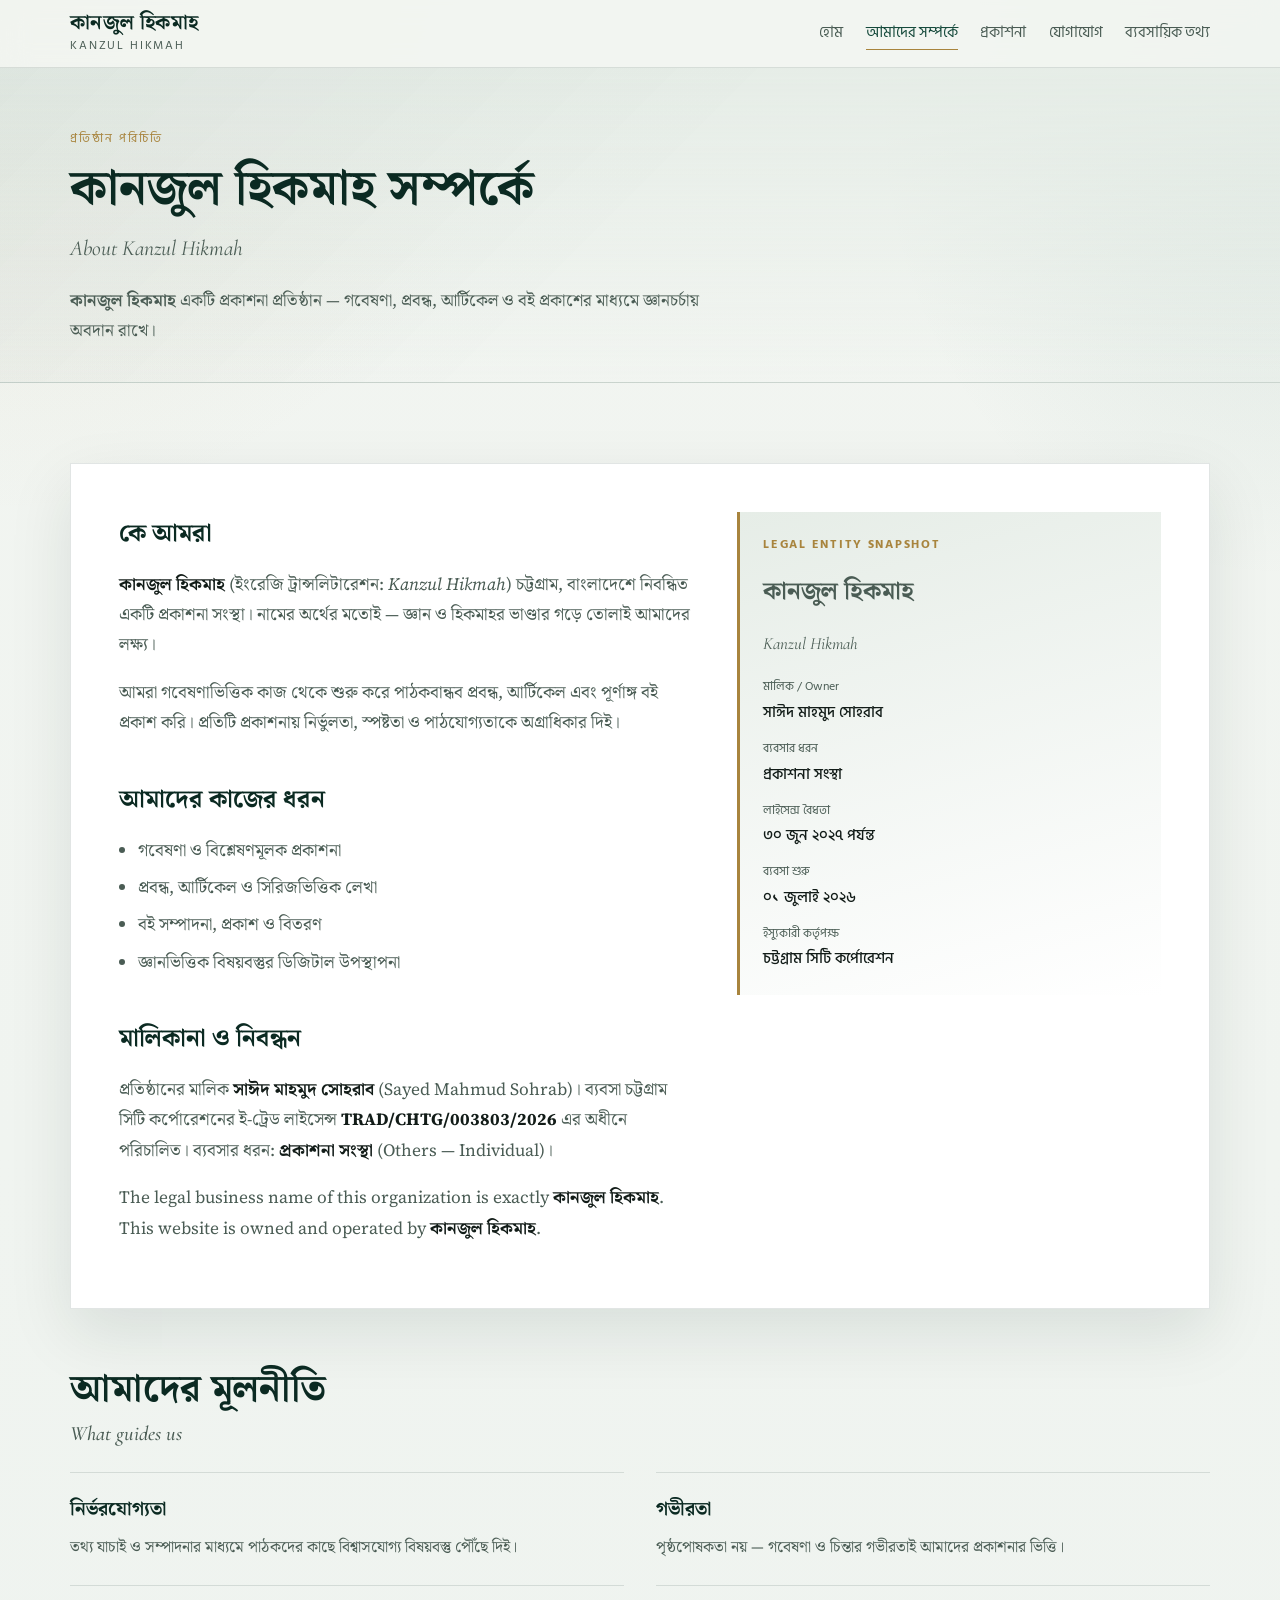
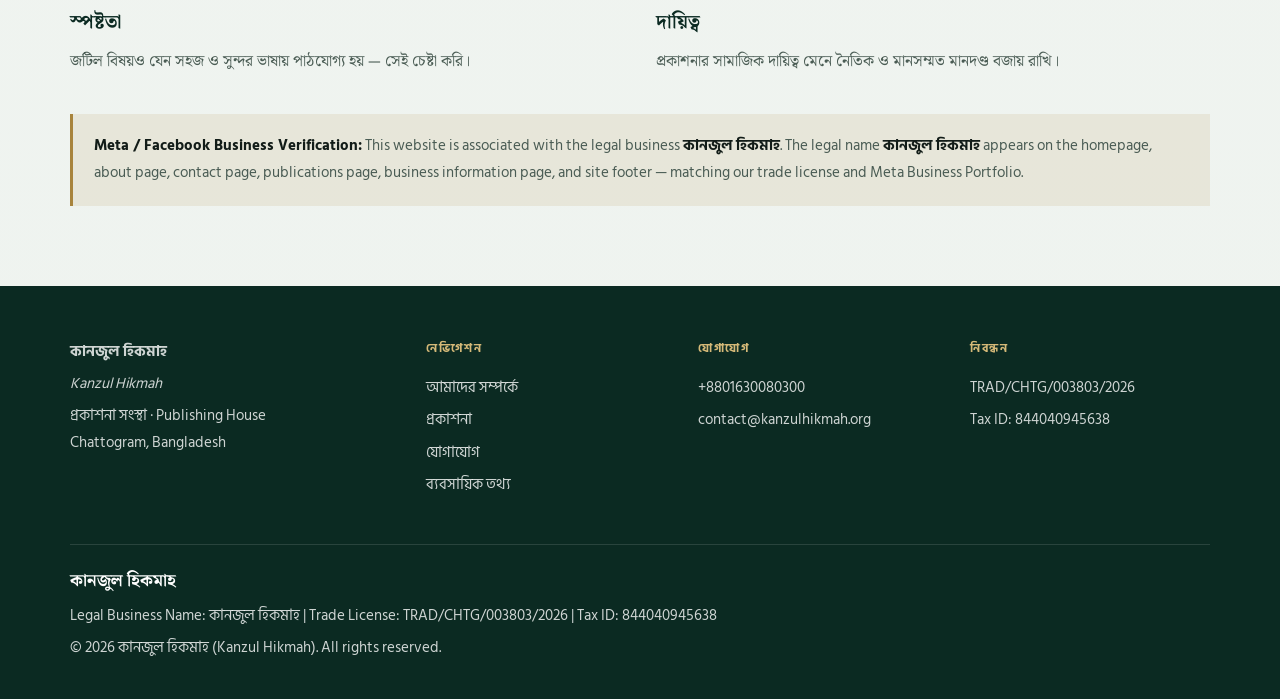
==== about/index.html @ ab78fa87 "Launch Kanzul Hikmah static site for Meta verification. Clean-URL publishing house pages with legal " ====
<!DOCTYPE html>
<html lang="bn">
<head>
  <meta charset="UTF-8" />
  <meta name="viewport" content="width=device-width, initial-scale=1" />
  <title>আমাদের সম্পর্কে | কানজুল হিকমাহ</title>
  <meta name="description" content="কানজুল হিকমাহ — চট্টগ্রামভিত্তিক প্রকাশনা সংস্থার ইতিহাস, উদ্দেশ্য ও পরিচিতি।" />
  <link rel="canonical" href="https://kanzulhikmah.org/about/" />
  <link rel="preconnect" href="https://fonts.googleapis.com" />
  <link rel="preconnect" href="https://fonts.gstatic.com" crossorigin />
  <link href="https://fonts.googleapis.com/css2?family=Cormorant+Garamond:ital,wght@0,500;0,600;1,500&family=Hind+Siliguri:wght@400;500;600;700&family=Noto+Serif+Bengali:wght@500;600;700&family=Source+Serif+4:opsz,wght@8..60,400;8..60,500;8..60,600&display=swap" rel="stylesheet" />
  <link rel="stylesheet" href="/css/styles.css" />
</head>
<body>
  <header class="site-header">
    <div class="header-inner">
      <a class="brand" href="/">
        <span class="brand-bn">কানজুল হিকমাহ</span>
        <span class="brand-en">Kanzul Hikmah</span>
      </a>
      <button class="nav-toggle" type="button" aria-expanded="false" aria-controls="site-nav">মেনু</button>
      <nav class="nav" id="site-nav" aria-label="প্রধান মেনু">
        <a href="/">হোম</a>
        <a href="/about/" aria-current="page">আমাদের সম্পর্কে</a>
        <a href="/publications/">প্রকাশনা</a>
        <a href="/contact/">যোগাযোগ</a>
        <a href="/business-info/">ব্যবসায়িক তথ্য</a>
      </nav>
    </div>
  </header>

  <main>
    <section class="page-hero">
      <div class="container">
        <p class="eyebrow">প্রতিষ্ঠান পরিচিতি</p>
        <h1>কানজুল হিকমাহ সম্পর্কে</h1>
        <p class="sub">About Kanzul Hikmah</p>
        <p class="lead">
          <strong>কানজুল হিকমাহ</strong> একটি প্রকাশনা প্রতিষ্ঠান — গবেষণা, প্রবন্ধ, আর্টিকেল ও বই প্রকাশের মাধ্যমে জ্ঞানচর্চায় অবদান রাখে।
        </p>
      </div>
    </section>

    <section class="section">
      <div class="container">
        <div class="about-panel">
          <div class="prose">
            <h2 style="margin-top:0;">কে আমরা</h2>
            <p>
              <strong>কানজুল হিকমাহ</strong> (ইংরেজি ট্রান্সলিটারেশন: <em>Kanzul Hikmah</em>) চট্টগ্রাম, বাংলাদেশে নিবন্ধিত একটি প্রকাশনা সংস্থা।
              নামের অর্থের মতোই — জ্ঞান ও হিকমাহর ভাণ্ডার গড়ে তোলাই আমাদের লক্ষ্য।
            </p>
            <p>
              আমরা গবেষণাভিত্তিক কাজ থেকে শুরু করে পাঠকবান্ধব প্রবন্ধ, আর্টিকেল এবং পূর্ণাঙ্গ বই প্রকাশ করি।
              প্রতিটি প্রকাশনায় নির্ভুলতা, স্পষ্টতা ও পাঠযোগ্যতাকে অগ্রাধিকার দিই।
            </p>
            <h2>আমাদের কাজের ধরন</h2>
            <ul>
              <li>গবেষণা ও বিশ্লেষণমূলক প্রকাশনা</li>
              <li>প্রবন্ধ, আর্টিকেল ও সিরিজভিত্তিক লেখা</li>
              <li>বই সম্পাদনা, প্রকাশ ও বিতরণ</li>
              <li>জ্ঞানভিত্তিক বিষয়বস্তুর ডিজিটাল উপস্থাপনা</li>
            </ul>
            <h2>মালিকানা ও নিবন্ধন</h2>
            <p>
              প্রতিষ্ঠানের মালিক <strong>সাঈদ মাহমুদ সোহরাব</strong> (Sayed Mahmud Sohrab)।
              ব্যবসা চট্টগ্রাম সিটি কর্পোরেশনের ই-ট্রেড লাইসেন্স
              <strong>TRAD/CHTG/003803/2026</strong> এর অধীনে পরিচালিত।
              ব্যবসার ধরন: <strong>প্রকাশনা সংস্থা</strong> (Others — Individual)।
            </p>
            <p>
              The legal business name of this organization is exactly
              <strong>কানজুল হিকমাহ</strong>. This website is owned and operated by
              <strong>কানজুল হিকমাহ</strong>.
            </p>
          </div>
          <aside class="entity-box">
            <h3>Legal Entity Snapshot</h3>
            <p class="entity-name">কানজুল হিকমাহ</p>
            <p style="margin:0;font-family:var(--font-display);font-style:italic;color:var(--ink-muted);">Kanzul Hikmah</p>
            <ul class="entity-list">
              <li>
                <span class="label">মালিক / Owner</span>
                <span class="value">সাঈদ মাহমুদ সোহরাব</span>
              </li>
              <li>
                <span class="label">ব্যবসার ধরন</span>
                <span class="value">প্রকাশনা সংস্থা</span>
              </li>
              <li>
                <span class="label">লাইসেন্স বৈধতা</span>
                <span class="value">৩০ জুন ২০২৭ পর্যন্ত</span>
              </li>
              <li>
                <span class="label">ব্যবসা শুরু</span>
                <span class="value">০১ জুলাই ২০২৬</span>
              </li>
              <li>
                <span class="label">ইস্যুকারী কর্তৃপক্ষ</span>
                <span class="value">চট্টগ্রাম সিটি কর্পোরেশন</span>
              </li>
            </ul>
          </aside>
        </div>

        <div class="section-head" style="margin-top: 3.5rem; margin-bottom: 1.5rem;">
          <h2>
            আমাদের মূলনীতি
            <span class="en">What guides us</span>
          </h2>
        </div>
        <div class="values">
          <div class="value-item">
            <h3>নির্ভরযোগ্যতা</h3>
            <p>তথ্য যাচাই ও সম্পাদনার মাধ্যমে পাঠকদের কাছে বিশ্বাসযোগ্য বিষয়বস্তু পৌঁছে দিই।</p>
          </div>
          <div class="value-item">
            <h3>গভীরতা</h3>
            <p>পৃষ্ঠপোষকতা নয় — গবেষণা ও চিন্তার গভীরতাই আমাদের প্রকাশনার ভিত্তি।</p>
          </div>
          <div class="value-item">
            <h3>স্পষ্টতা</h3>
            <p>জটিল বিষয়ও যেন সহজ ও সুন্দর ভাষায় পাঠযোগ্য হয় — সেই চেষ্টা করি।</p>
          </div>
          <div class="value-item">
            <h3>দায়িত্ব</h3>
            <p>প্রকাশনার সামাজিক দায়িত্ব মেনে নৈতিক ও মানসম্মত মানদণ্ড বজায় রাখি।</p>
          </div>
        </div>

        <div class="note" style="margin-top: 2.5rem;">
          <strong>Meta / Facebook Business Verification:</strong>
          This website is associated with the legal business
          <strong>কানজুল হিকমাহ</strong>. The legal name
          <strong>কানজুল হিকমাহ</strong> appears on the homepage, about page, contact page,
          publications page, business information page, and site footer — matching our trade license and Meta Business Portfolio.
        </div>
      </div>
    </section>
  </main>

  <footer class="site-footer">
    <div class="container">
      <div class="footer-grid">
        <div>
          <p class="footer-brand">কানজুল হিকমাহ</p>
          <p class="footer-en">Kanzul Hikmah</p>
          <p>প্রকাশনা সংস্থা · Publishing House<br />Chattogram, Bangladesh</p>
        </div>
        <div>
          <h4>নেভিগেশন</h4>
          <p><a href="/about/">আমাদের সম্পর্কে</a></p>
          <p><a href="/publications/">প্রকাশনা</a></p>
          <p><a href="/contact/">যোগাযোগ</a></p>
          <p><a href="/business-info/">ব্যবসায়িক তথ্য</a></p>
        </div>
        <div>
          <h4>যোগাযোগ</h4>
          <p><a href="tel:+8801630080300">+8801630080300</a></p>
          <p><a href="mailto:contact@kanzulhikmah.org">contact@kanzulhikmah.org</a></p>
        </div>
        <div>
          <h4>নিবন্ধন</h4>
          <p>TRAD/CHTG/003803/2026</p>
          <p>Tax ID: 844040945638</p>
        </div>
      </div>
      <div class="footer-legal">
        <p class="legal-name">কানজুল হিকমাহ</p>
        <p>Legal Business Name: কানজুল হিকমাহ | Trade License: TRAD/CHTG/003803/2026 | Tax ID: 844040945638</p>
        <p>© <span id="year"></span> কানজুল হিকমাহ (Kanzul Hikmah). All rights reserved.</p>
      </div>
    </div>
  </footer>
  <script src="/js/main.js"></script>
</body>
</html>
---- css/styles.css ----
:root {
  --ink: #121c18;
  --ink-muted: #4a5c54;
  --forest: #164a3c;
  --forest-deep: #0b2a22;
  --moss: #2a6b56;
  --gold: #a8843d;
  --gold-light: #d5b978;
  --paper: #f2f5f1;
  --paper-2: #e6ede7;
  --white: #ffffff;
  --line: rgba(11, 42, 34, 0.12);
  --shadow: 0 24px 60px rgba(11, 42, 34, 0.1);
  --radius: 2px;
  --font-bn: "Noto Serif Bengali", serif;
  --font-display: "Cormorant Garamond", "Noto Serif Bengali", serif;
  --font-ui: "Hind Siliguri", sans-serif;
  --font-body: "Source Serif 4", "Noto Serif Bengali", Georgia, serif;
  --header-h: 4.25rem;
}

*,
*::before,
*::after {
  box-sizing: border-box;
}

html {
  scroll-behavior: smooth;
}

body {
  margin: 0;
  color: var(--ink);
  font-family: var(--font-body);
  font-size: 1.0625rem;
  line-height: 1.75;
  background:
    radial-gradient(ellipse 90% 55% at 0% -5%, rgba(168, 132, 61, 0.11), transparent 50%),
    radial-gradient(ellipse 70% 45% at 100% 5%, rgba(42, 107, 86, 0.1), transparent 45%),
    linear-gradient(180deg, var(--paper) 0%, #eef3ef 100%);
  min-height: 100vh;
}

img {
  max-width: 100%;
  display: block;
}

a {
  color: var(--moss);
  text-decoration-thickness: 1px;
  text-underline-offset: 3px;
}

a:hover {
  color: var(--forest-deep);
}

.container {
  width: min(1140px, calc(100% - 2.5rem));
  margin-inline: auto;
}

.container-narrow {
  width: min(780px, calc(100% - 2.5rem));
  margin-inline: auto;
}

/* ——— Header ——— */
.site-header {
  position: sticky;
  top: 0;
  z-index: 100;
  height: var(--header-h);
  display: flex;
  align-items: center;
  backdrop-filter: blur(14px);
  background: rgba(242, 245, 241, 0.9);
  border-bottom: 1px solid var(--line);
}

.header-inner {
  display: flex;
  align-items: center;
  justify-content: space-between;
  gap: 1.5rem;
  width: min(1140px, calc(100% - 2.5rem));
  margin-inline: auto;
}

.brand {
  display: flex;
  flex-direction: column;
  gap: 0.05rem;
  text-decoration: none;
  color: inherit;
}

.brand-bn {
  font-family: var(--font-bn);
  font-weight: 700;
  font-size: 1.28rem;
  color: var(--forest-deep);
  letter-spacing: 0.02em;
  line-height: 1.2;
}

.brand-en {
  font-family: var(--font-ui);
  font-size: 0.72rem;
  letter-spacing: 0.16em;
  text-transform: uppercase;
  color: var(--ink-muted);
}

.nav {
  display: flex;
  flex-wrap: wrap;
  align-items: center;
  gap: 0.15rem 1.4rem;
  font-family: var(--font-ui);
  font-size: 0.95rem;
}

.nav a {
  color: var(--ink-muted);
  text-decoration: none;
  position: relative;
  padding: 0.2rem 0;
}

.nav a::after {
  content: "";
  position: absolute;
  left: 0;
  bottom: 0;
  width: 100%;
  height: 1px;
  background: var(--gold);
  transform: scaleX(0);
  transform-origin: left;
  transition: transform 0.25s ease;
}

.nav a:hover,
.nav a[aria-current="page"] {
  color: var(--forest);
}

.nav a:hover::after,
.nav a[aria-current="page"]::after {
  transform: scaleX(1);
}

.nav-toggle {
  display: none;
  border: 1px solid var(--line);
  background: var(--white);
  padding: 0.5rem 0.8rem;
  font-family: var(--font-ui);
  font-size: 0.9rem;
  cursor: pointer;
  color: var(--forest-deep);
}

/* ——— Hero ——— */
.hero {
  position: relative;
  min-height: calc(100vh - var(--header-h));
  min-height: calc(100svh - var(--header-h));
  display: grid;
  align-items: end;
  overflow: hidden;
  color: var(--white);
  background:
    linear-gradient(120deg, rgba(11, 42, 34, 0.96) 0%, rgba(22, 74, 60, 0.82) 42%, rgba(11, 42, 34, 0.5) 100%),
    linear-gradient(180deg, transparent 35%, rgba(11, 42, 34, 0.88) 100%),
    url("data:image/svg+xml,%3Csvg width='72' height='72' viewBox='0 0 72 72' xmlns='http://www.w3.org/2000/svg'%3E%3Cpath d='M36 4 L40 28 L64 32 L40 36 L36 60 L32 36 L8 32 L32 28 Z' fill='%23ffffff' fill-opacity='0.03'/%3E%3C/svg%3E"),
    radial-gradient(circle at 72% 28%, #3a7a63 0%, #0b2a22 58%);
}

.hero::before {
  content: "";
  position: absolute;
  inset: 0;
  background:
    radial-gradient(circle at 88% 18%, rgba(213, 185, 120, 0.2), transparent 32%),
    linear-gradient(90deg, transparent 55%, rgba(168, 132, 61, 0.08));
  pointer-events: none;
  animation: glow-shift 12s ease-in-out infinite alternate;
}

.hero-ornament {
  position: absolute;
  top: 12%;
  right: 8%;
  width: min(280px, 38vw);
  height: min(280px, 38vw);
  border: 1px solid rgba(213, 185, 120, 0.22);
  border-radius: 50%;
  pointer-events: none;
  animation: spin-slow 48s linear infinite;
}

.hero-ornament::before,
.hero-ornament::after {
  content: "";
  position: absolute;
  inset: 12%;
  border: 1px solid rgba(213, 185, 120, 0.14);
  border-radius: 50%;
}

.hero-ornament::after {
  inset: 24%;
  border-style: dashed;
}

.hero-content {
  position: relative;
  z-index: 1;
  padding: 5rem 0 4.75rem;
  max-width: 740px;
  animation: rise 1s cubic-bezier(0.22, 1, 0.36, 1) both;
}

.hero-label {
  display: inline-block;
  margin: 0 0 1.15rem;
  font-family: var(--font-ui);
  font-size: 0.82rem;
  letter-spacing: 0.18em;
  text-transform: uppercase;
  color: var(--gold-light);
}

.hero h1 {
  margin: 0;
  font-family: var(--font-bn);
  font-weight: 700;
  font-size: clamp(2.8rem, 8vw, 4.75rem);
  line-height: 1.12;
  letter-spacing: 0.02em;
}

.hero-en {
  margin: 0.7rem 0 0;
  font-family: var(--font-display);
  font-size: clamp(1.5rem, 3.2vw, 2.15rem);
  font-weight: 500;
  font-style: italic;
  color: rgba(255, 255, 255, 0.9);
}

.hero-lead {
  margin: 1.5rem 0 0;
  max-width: 34rem;
  font-size: 1.12rem;
  color: rgba(255, 255, 255, 0.9);
}

.hero-actions {
  display: flex;
  flex-wrap: wrap;
  gap: 0.9rem;
  margin-top: 2.15rem;
}

.btn {
  display: inline-flex;
  align-items: center;
  justify-content: center;
  gap: 0.4rem;
  padding: 0.9rem 1.45rem;
  font-family: var(--font-ui);
  font-size: 0.98rem;
  font-weight: 600;
  text-decoration: none;
  border: 1px solid transparent;
  border-radius: var(--radius);
  transition: transform 0.2s ease, background 0.2s ease, color 0.2s ease, border-color 0.2s ease;
  cursor: pointer;
}

.btn:hover {
  transform: translateY(-2px);
}

.btn-primary {
  background: var(--gold);
  color: var(--forest-deep);
}

.btn-primary:hover {
  background: var(--gold-light);
  color: var(--forest-deep);
}

.btn-ghost {
  background: transparent;
  color: var(--white);
  border-color: rgba(255, 255, 255, 0.38);
}

.btn-ghost:hover {
  background: rgba(255, 255, 255, 0.08);
  color: var(--white);
}

.btn-outline {
  background: transparent;
  color: var(--forest);
  border-color: var(--forest);
}

.btn-outline:hover {
  background: var(--forest);
  color: var(--white);
}

/* ——— Legal strip ——— */
.legal-banner {
  background: var(--forest-deep);
  color: var(--white);
  padding: 1.5rem 0;
}

.legal-banner-inner {
  display: grid;
  gap: 0.3rem;
  text-align: center;
}

.legal-banner strong {
  font-family: var(--font-bn);
  font-size: clamp(1.25rem, 2.8vw, 1.7rem);
  font-weight: 700;
}

.legal-banner span {
  font-family: var(--font-ui);
  font-size: 0.92rem;
  opacity: 0.88;
}

/* ——— Sections ——— */
.section {
  padding: 5rem 0;
}

.section-alt {
  background: rgba(255, 255, 255, 0.45);
  border-block: 1px solid var(--line);
}

.section-head {
  max-width: 42rem;
  margin-bottom: 2.75rem;
}

.section-head h2 {
  margin: 0;
  font-family: var(--font-bn);
  font-size: clamp(1.75rem, 3.4vw, 2.4rem);
  color: var(--forest-deep);
  line-height: 1.3;
}

.section-head .en {
  display: block;
  margin-top: 0.35rem;
  font-family: var(--font-display);
  font-size: 1.28rem;
  font-weight: 500;
  font-style: italic;
  color: var(--ink-muted);
}

.section-head p {
  margin: 1rem 0 0;
  color: var(--ink-muted);
}

.eyebrow {
  margin: 0 0 0.6rem;
  font-family: var(--font-ui);
  font-size: 0.78rem;
  letter-spacing: 0.16em;
  text-transform: uppercase;
  color: var(--gold);
}

/* Work grid */
.work-grid {
  display: grid;
  grid-template-columns: repeat(3, 1fr);
  gap: 2rem 1.75rem;
}

.work-item {
  padding-top: 1.5rem;
  border-top: 2px solid var(--forest);
  animation: fade-up 0.8s ease both;
}

.work-item:nth-child(2) { animation-delay: 0.08s; }
.work-item:nth-child(3) { animation-delay: 0.16s; }
.work-item:nth-child(4) { animation-delay: 0.24s; }
.work-item:nth-child(5) { animation-delay: 0.32s; }
.work-item:nth-child(6) { animation-delay: 0.4s; }

.work-num {
  font-family: var(--font-display);
  font-size: 0.95rem;
  color: var(--gold);
  margin-bottom: 0.55rem;
}

.work-item h3 {
  margin: 0;
  font-family: var(--font-bn);
  font-size: 1.35rem;
  color: var(--forest-deep);
}

.work-item .en-title {
  margin: 0.2rem 0 0.85rem;
  font-family: var(--font-display);
  font-style: italic;
  color: var(--gold);
  font-size: 1.05rem;
}

.work-item p {
  margin: 0;
  color: var(--ink-muted);
  font-size: 1rem;
}

/* About / entity */
.about-panel {
  display: grid;
  grid-template-columns: 1.15fr 0.85fr;
  gap: 2.75rem;
  align-items: start;
  background: var(--white);
  border: 1px solid var(--line);
  box-shadow: var(--shadow);
  padding: clamp(1.6rem, 4vw, 3rem);
}

.about-panel h2 {
  margin: 0 0 1rem;
  font-family: var(--font-bn);
  font-size: clamp(1.55rem, 3vw, 2.05rem);
  color: var(--forest-deep);
}

.about-panel p {
  margin: 0 0 1rem;
  color: var(--ink-muted);
}

.entity-box {
  background: linear-gradient(165deg, var(--paper-2), var(--white));
  border-left: 3px solid var(--gold);
  padding: 1.4rem 1.45rem;
}

.entity-box h3 {
  margin: 0 0 0.85rem;
  font-family: var(--font-ui);
  font-size: 0.78rem;
  letter-spacing: 0.14em;
  text-transform: uppercase;
  color: var(--gold);
}

.entity-name {
  margin: 0 0 0.25rem;
  font-family: var(--font-bn);
  font-size: 1.55rem;
  font-weight: 700;
  color: var(--forest-deep);
}

.entity-list {
  list-style: none;
  margin: 1.1rem 0 0;
  padding: 0;
  display: grid;
  gap: 0.7rem;
  font-family: var(--font-ui);
  font-size: 0.95rem;
}

.entity-list li {
  display: grid;
  gap: 0.12rem;
}

.entity-list .label {
  color: var(--ink-muted);
  font-size: 0.78rem;
}

.entity-list .value {
  color: var(--ink);
  font-weight: 500;
}

/* Stats strip */
.stats {
  display: grid;
  grid-template-columns: repeat(4, 1fr);
  gap: 1.25rem;
  margin-top: 2.5rem;
}

.stat {
  padding: 1.25rem 0;
  border-top: 1px solid var(--line);
}

.stat strong {
  display: block;
  font-family: var(--font-display);
  font-size: 1.85rem;
  font-weight: 600;
  color: var(--forest-deep);
  line-height: 1.2;
}

.stat span {
  font-family: var(--font-ui);
  font-size: 0.88rem;
  color: var(--ink-muted);
}

/* Contact */
.contact-layout {
  display: grid;
  grid-template-columns: repeat(3, 1fr);
  gap: 1.5rem;
}

.contact-block {
  padding: 1.6rem 0 0.5rem;
  border-top: 1px solid var(--line);
}

.contact-block h3 {
  margin: 0 0 0.85rem;
  font-family: var(--font-display);
  font-size: 1.4rem;
  color: var(--forest-deep);
}

.contact-block p,
.contact-block a {
  margin: 0;
  font-family: var(--font-ui);
  color: var(--ink-muted);
  text-decoration: none;
}

.contact-block a:hover {
  color: var(--forest);
}

.address-bn {
  font-family: var(--font-bn) !important;
  font-size: 1.05rem !important;
  line-height: 1.8 !important;
  color: var(--ink) !important;
}

/* Page hero (inner pages) */
.page-hero {
  position: relative;
  padding: 3.75rem 0 2.25rem;
  overflow: hidden;
  background:
    linear-gradient(135deg, rgba(11, 42, 34, 0.04), transparent 50%),
    linear-gradient(180deg, var(--paper-2), transparent);
  border-bottom: 1px solid var(--line);
}

.page-hero h1 {
  margin: 0;
  font-family: var(--font-bn);
  font-size: clamp(2rem, 5vw, 3.1rem);
  color: var(--forest-deep);
  line-height: 1.25;
}

.page-hero .sub {
  margin: 0.55rem 0 0;
  font-family: var(--font-display);
  font-style: italic;
  font-size: 1.35rem;
  color: var(--ink-muted);
}

.page-hero p.lead {
  margin: 1.15rem 0 0;
  max-width: 40rem;
  color: var(--ink-muted);
}

/* Prose */
.prose {
  font-size: 1.08rem;
}

.prose h2 {
  margin: 2.5rem 0 0.85rem;
  font-family: var(--font-bn);
  font-size: 1.55rem;
  color: var(--forest-deep);
}

.prose h3 {
  margin: 1.75rem 0 0.6rem;
  font-family: var(--font-bn);
  font-size: 1.2rem;
  color: var(--forest);
}

.prose p {
  margin: 0 0 1.1rem;
  color: var(--ink-muted);
}

.prose ul {
  margin: 0 0 1.25rem;
  padding-left: 1.2rem;
  color: var(--ink-muted);
}

.prose li {
  margin-bottom: 0.45rem;
}

.prose strong {
  color: var(--ink);
}

/* Info table */
.info-table {
  width: 100%;
  border-collapse: collapse;
  background: var(--white);
  border: 1px solid var(--line);
  box-shadow: var(--shadow);
}

.info-table th,
.info-table td {
  padding: 1rem 1.2rem;
  text-align: left;
  vertical-align: top;
  border-bottom: 1px solid var(--line);
  font-family: var(--font-ui);
}

.info-table tr:last-child th,
.info-table tr:last-child td {
  border-bottom: none;
}

.info-table th {
  width: 34%;
  background: var(--paper-2);
  color: var(--ink-muted);
  font-weight: 600;
  font-size: 0.9rem;
}

.info-table td {
  color: var(--ink);
  font-weight: 500;
}

.info-table .bn-strong {
  font-family: var(--font-bn);
  font-size: 1.28rem;
  font-weight: 700;
  color: var(--forest-deep);
}

.note {
  margin-top: 1.75rem;
  padding: 1.2rem 1.3rem;
  background: rgba(168, 132, 61, 0.12);
  border-left: 3px solid var(--gold);
  font-family: var(--font-ui);
  font-size: 0.95rem;
  color: var(--ink-muted);
}

.note strong {
  color: var(--ink);
}

/* Timeline / values */
.values {
  display: grid;
  grid-template-columns: repeat(2, 1fr);
  gap: 1.5rem 2rem;
}

.value-item {
  padding: 1.25rem 0 0;
  border-top: 1px solid var(--line);
}

.value-item h3 {
  margin: 0 0 0.45rem;
  font-family: var(--font-bn);
  font-size: 1.2rem;
  color: var(--forest-deep);
}

.value-item p {
  margin: 0;
  color: var(--ink-muted);
  font-size: 0.98rem;
}

/* CTA band */
.cta-band {
  background:
    linear-gradient(120deg, var(--forest-deep), var(--forest));
  color: var(--white);
  padding: 3.5rem 0;
  text-align: center;
}

.cta-band h2 {
  margin: 0;
  font-family: var(--font-bn);
  font-size: clamp(1.6rem, 3vw, 2.2rem);
}

.cta-band p {
  margin: 0.75rem auto 0;
  max-width: 32rem;
  opacity: 0.9;
}

.cta-band .hero-actions {
  justify-content: center;
}

/* Footer */
.site-footer {
  background: var(--forest-deep);
  color: rgba(255, 255, 255, 0.86);
  padding: 3.25rem 0 2rem;
}

.footer-grid {
  display: grid;
  grid-template-columns: 1.35fr 1fr 1fr 1fr;
  gap: 2rem;
}

.footer-brand {
  font-family: var(--font-bn);
  font-size: 1.45rem;
  font-weight: 700;
  color: var(--white);
  margin: 0 0 0.3rem;
}

.footer-en {
  font-family: var(--font-display);
  font-style: italic;
  margin: 0 0 1rem;
  color: var(--gold-light);
}

.site-footer h4 {
  margin: 0 0 0.9rem;
  font-family: var(--font-ui);
  font-size: 0.78rem;
  letter-spacing: 0.14em;
  text-transform: uppercase;
  color: var(--gold-light);
}

.site-footer p,
.site-footer a {
  margin: 0 0 0.4rem;
  font-family: var(--font-ui);
  font-size: 0.93rem;
  color: rgba(255, 255, 255, 0.8);
  text-decoration: none;
}

.site-footer a:hover {
  color: var(--white);
}

.footer-legal {
  margin-top: 2.5rem;
  padding-top: 1.35rem;
  border-top: 1px solid rgba(255, 255, 255, 0.12);
  font-family: var(--font-ui);
  font-size: 0.88rem;
  color: rgba(255, 255, 255, 0.68);
}

.footer-legal .legal-name {
  font-family: var(--font-bn);
  font-weight: 700;
  color: var(--white);
  font-size: 1.08rem;
  margin-bottom: 0.35rem;
}

@keyframes rise {
  from {
    opacity: 0;
    transform: translateY(22px);
  }
  to {
    opacity: 1;
    transform: translateY(0);
  }
}

@keyframes fade-up {
  from {
    opacity: 0;
    transform: translateY(14px);
  }
  to {
    opacity: 1;
    transform: translateY(0);
  }
}

@keyframes glow-shift {
  from { opacity: 0.85; }
  to { opacity: 1; }
}

@keyframes spin-slow {
  from { transform: rotate(0deg); }
  to { transform: rotate(360deg); }
}

@media (max-width: 960px) {
  .work-grid,
  .contact-layout,
  .footer-grid,
  .about-panel,
  .stats,
  .values {
    grid-template-columns: 1fr;
  }

  .footer-grid {
    grid-template-columns: 1fr 1fr;
  }

  .stats {
    grid-template-columns: 1fr 1fr;
  }

  .nav-toggle {
    display: inline-flex;
  }

  .nav {
    display: none;
    position: absolute;
    top: var(--header-h);
    left: 0;
    right: 0;
    flex-direction: column;
    align-items: stretch;
    gap: 0;
    padding: 0.5rem 1.25rem 1rem;
    background: rgba(242, 245, 241, 0.98);
    border-bottom: 1px solid var(--line);
  }

  .nav a {
    padding: 0.75rem 0;
    border-bottom: 1px solid var(--line);
  }

  .nav a::after {
    display: none;
  }

  .nav.is-open {
    display: flex;
  }

  .site-header {
    position: sticky;
  }

  .header-inner {
    position: relative;
  }

  .hero-ornament {
    opacity: 0.45;
  }
}

@media (max-width: 560px) {
  .footer-grid,
  .stats {
    grid-template-columns: 1fr;
  }
}

@media (prefers-reduced-motion: reduce) {
  *,
  *::before,
  *::after {
    animation: none !important;
    transition: none !important;
  }
}
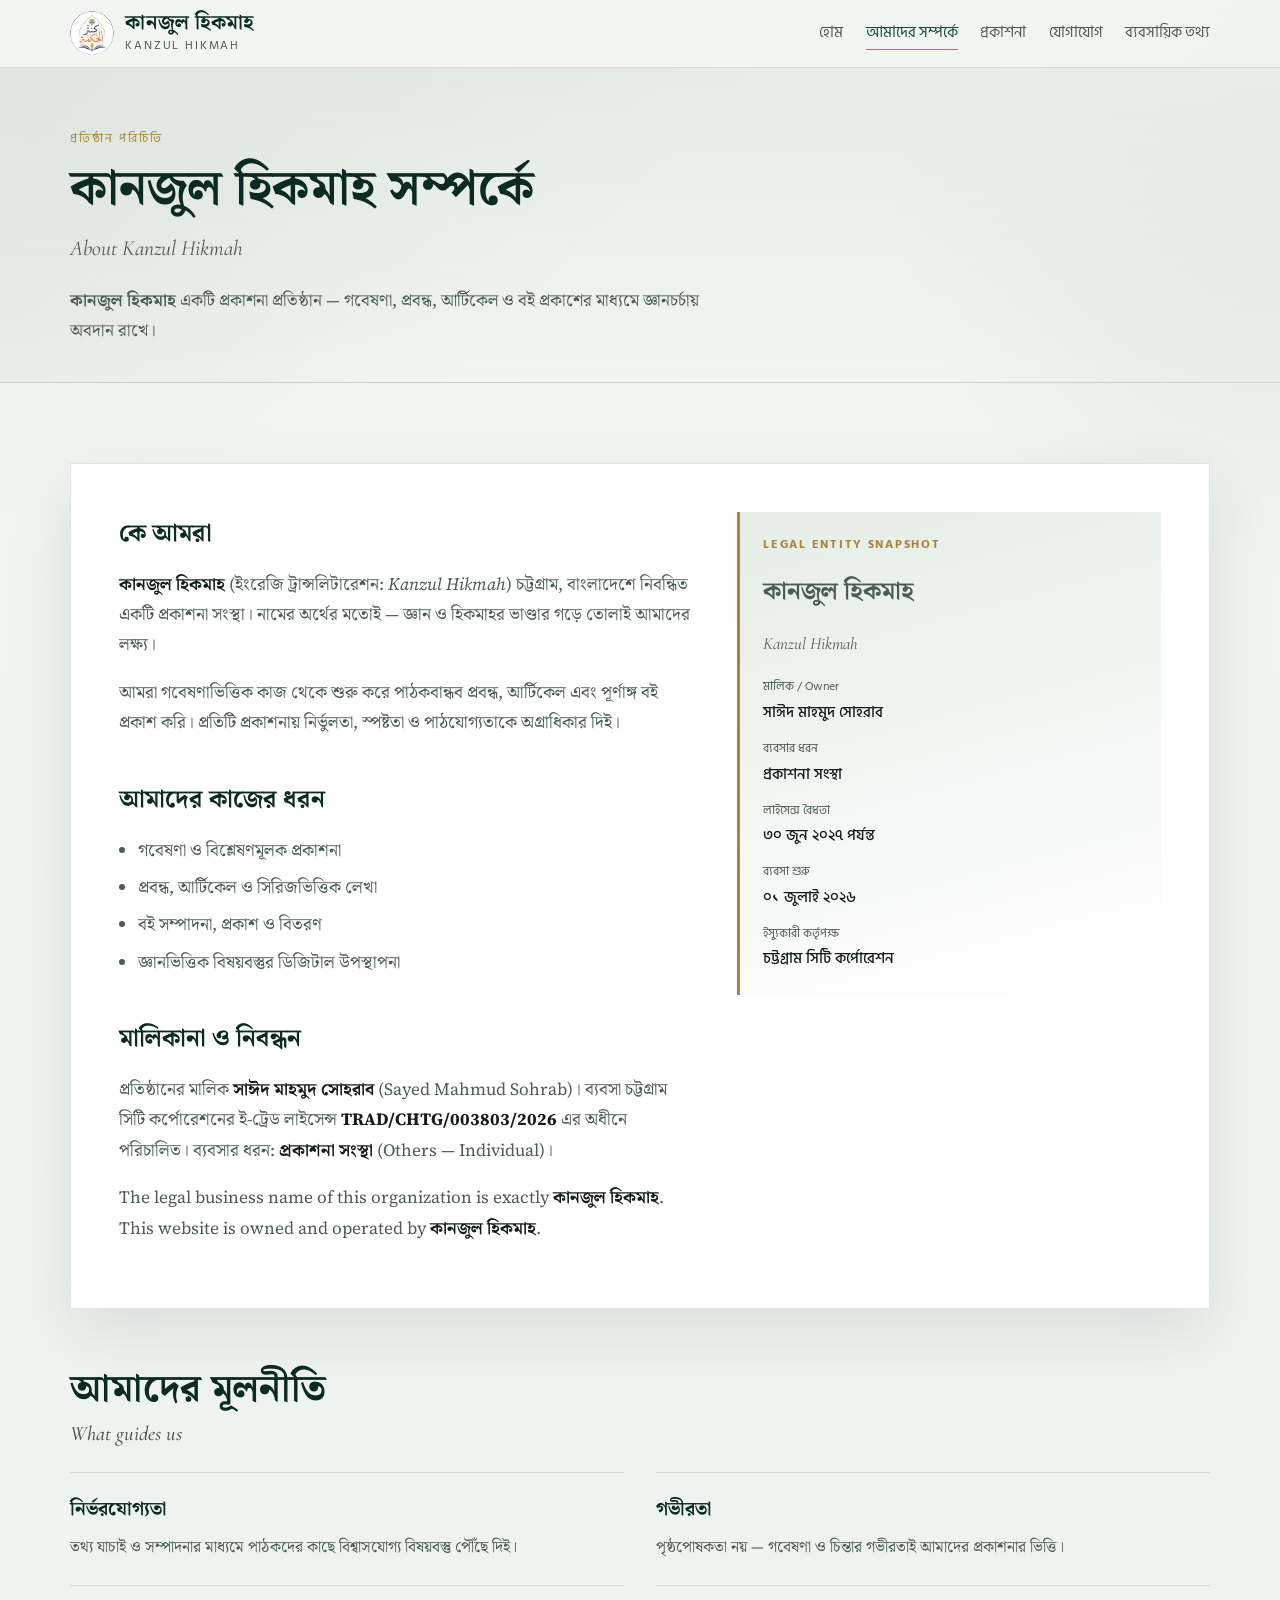
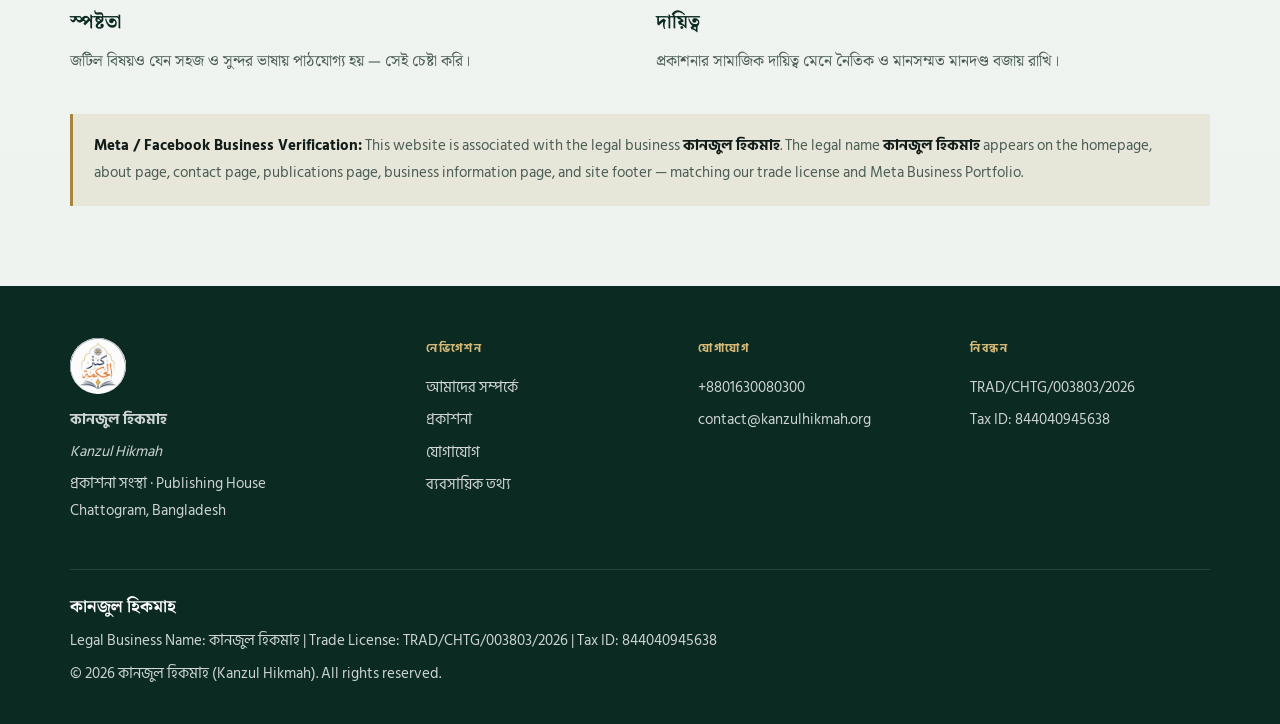
==== commit 39e3bcd7: "Add brand logo and keep site noindex while allowing Meta crawl. Co-authored-by: Cursor <cursoragent@" ====
--- a/about/index.html
+++ b/about/index.html
@@ -5,7 +5,11 @@
   <meta name="viewport" content="width=device-width, initial-scale=1" />
   <title>আমাদের সম্পর্কে | কানজুল হিকমাহ</title>
   <meta name="description" content="কানজুল হিকমাহ — চট্টগ্রামভিত্তিক প্রকাশনা সংস্থার ইতিহাস, উদ্দেশ্য ও পরিচিতি।" />
+  <meta name="robots" content="noindex, nofollow" />
+  <meta name="googlebot" content="noindex, nofollow" />
   <link rel="canonical" href="https://kanzulhikmah.org/about/" />
+  <link rel="icon" type="image/png" href="/images/logo.png" />
+  <link rel="apple-touch-icon" href="/images/logo.png" />
   <link rel="preconnect" href="https://fonts.googleapis.com" />
   <link rel="preconnect" href="https://fonts.gstatic.com" crossorigin />
   <link href="https://fonts.googleapis.com/css2?family=Cormorant+Garamond:ital,wght@0,500;0,600;1,500&family=Hind+Siliguri:wght@400;500;600;700&family=Noto+Serif+Bengali:wght@500;600;700&family=Source+Serif+4:opsz,wght@8..60,400;8..60,500;8..60,600&display=swap" rel="stylesheet" />
@@ -15,8 +19,11 @@
   <header class="site-header">
     <div class="header-inner">
       <a class="brand" href="/">
-        <span class="brand-bn">কানজুল হিকমাহ</span>
-        <span class="brand-en">Kanzul Hikmah</span>
+        <img class="brand-logo" src="/images/logo.png" width="44" height="44" alt="কানজুল হিকমাহ" />
+        <span class="brand-text">
+          <span class="brand-bn">কানজুল হিকমাহ</span>
+          <span class="brand-en">Kanzul Hikmah</span>
+        </span>
       </a>
       <button class="nav-toggle" type="button" aria-expanded="false" aria-controls="site-nav">মেনু</button>
       <nav class="nav" id="site-nav" aria-label="প্রধান মেনু">
@@ -143,6 +150,7 @@
     <div class="container">
       <div class="footer-grid">
         <div>
+          <img class="footer-logo" src="/images/logo.png" width="56" height="56" alt="কানজুল হিকমাহ" />
           <p class="footer-brand">কানজুল হিকমাহ</p>
           <p class="footer-en">Kanzul Hikmah</p>
           <p>প্রকাশনা সংস্থা · Publishing House<br />Chattogram, Bangladesh</p>
--- a/css/styles.css
+++ b/css/styles.css
@@ -91,10 +91,25 @@
 
 .brand {
   display: flex;
+  align-items: center;
+  gap: 0.7rem;
+  text-decoration: none;
+  color: inherit;
+}
+
+.brand-logo {
+  width: 2.75rem;
+  height: 2.75rem;
+  object-fit: contain;
+  flex-shrink: 0;
+  border-radius: 50%;
+  background: var(--white);
+}
+
+.brand-text {
+  display: flex;
   flex-direction: column;
   gap: 0.05rem;
-  text-decoration: none;
-  color: inherit;
 }
 
 .brand-bn {
@@ -112,6 +127,15 @@
   letter-spacing: 0.16em;
   text-transform: uppercase;
   color: var(--ink-muted);
+}
+
+.footer-logo {
+  width: 3.5rem;
+  height: 3.5rem;
+  object-fit: contain;
+  margin-bottom: 0.75rem;
+  border-radius: 50%;
+  background: var(--white);
 }
 
 .nav {
